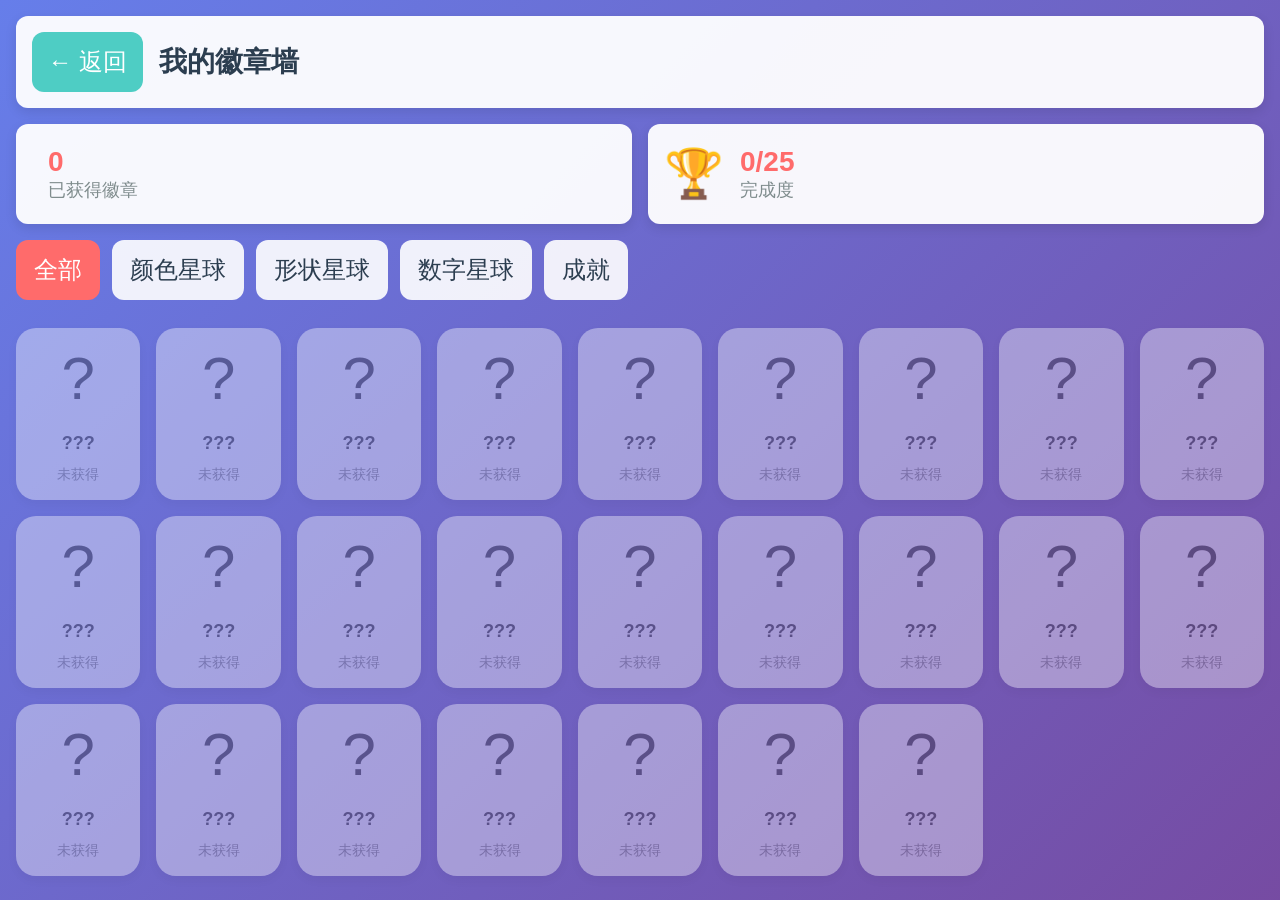
==== badges.html @ 06a2cd89 "添加徽章墙功能 - 新增徽章墙页面(badges.html) - 25个徽章展示(关卡徽章+成就徽章) - 分类筛选(全部/颜色/形状/数字/成就) - 徽章详情弹窗 - 统计信息显示 - 响应式设计" ====
<!DOCTYPE html>
<html lang="zh-CN">
<head>
  <meta charset="UTF-8">
  <meta name="viewport" content="width=device-width, initial-scale=1.0, maximum-scale=1.0, user-scalable=no">
  <title>我的徽章墙 - 益智游戏</title>
  <link rel="stylesheet" href="css/main.css">
  <link rel="stylesheet" href="css/components.css">
  <link rel="stylesheet" href="css/badges.css">
</head>
<body>
  <div class="badges-container">
    <!-- 头部 -->
    <div class="badges-header">
      <button id="back-to-home" class="back-btn">← 返回</button>
      <h1>我的徽章墙</h1>
    </div>

    <!-- 统计信息 -->
    <div class="badges-stats">
      <div class="stat-card">
        <div class="stat-icon">️</div>
        <div class="stat-info">
          <div class="stat-value" id="total-badges">0</div>
          <div class="stat-label">已获得徽章</div>
        </div>
      </div>
      <div class="stat-card">
        <div class="stat-icon">🏆</div>
        <div class="stat-info">
          <div class="stat-value" id="total-progress">0/25</div>
          <div class="stat-label">完成度</div>
        </div>
      </div>
    </div>

    <!-- 分类标签 -->
    <div class="category-tabs">
      <button class="tab-btn active" data-category="all">全部</button>
      <button class="tab-btn" data-category="color">颜色星球</button>
      <button class="tab-btn" data-category="shape">形状星球</button>
      <button class="tab-btn" data-category="number">数字星球</button>
      <button class="tab-btn" data-category="achievement">成就</button>
    </div>

    <!-- 徽章网格 -->
    <div class="badges-grid" id="badges-grid">
      <!-- 徽章由JS动态生成 -->
    </div>

    <!-- 空状态 -->
    <div class="empty-state" id="empty-state" style="display: none;">
      <div class="empty-icon">🎖️</div>
      <p>还没有获得徽章</p>
      <p class="empty-hint">快去玩游戏获得徽章吧!</p>
    </div>
  </div>

  <!-- 徽章详情弹窗 -->
  <div id="badge-modal" class="modal hidden">
    <div class="modal-content badge-detail-content">
      <div class="modal-header">
        <h2>徽章详情</h2>
        <button class="modal-close" id="badge-modal-close">✕</button>
      </div>
      <div class="badge-detail">
        <div class="badge-detail-emoji" id="badge-detail-emoji"></div>
        <div class="badge-detail-name" id="badge-detail-name"></div>
        <div class="badge-detail-category" id="badge-detail-category"></div>
        <p class="badge-detail-desc" id="badge-detail-desc"></p>
        <div class="badge-detail-condition" id="badge-detail-condition"></div>
        <div class="badge-detail-rarity" id="badge-detail-rarity"></div>
      </div>
    </div>
  </div>

  <script src="js/storage.js"></script>
  <script src="js/audio.js"></script>
  <script src="js/ui.js"></script>
  <script src="js/badges.js"></script>
</body>
</html>
---- css/main.css ----
/* ============================================
   益智游戏 - 全局样式
   针对5岁儿童 + 旧iPad Safari优化
   ============================================ */

/* CSS变量 - 颜色主题 */
:root {
  --primary-color: #FF6B6B;
  --secondary-color: #4ECDC4;
  --accent-color: #FFE66D;
  --success-color: #51CF66;
  --error-color: #FF6B6B;
  --warning-color: #FFA94D;

  --bg-gradient: linear-gradient(135deg, #667eea 0%, #764ba2 100%);
  --bg-color: #F7F9FC;

  --text-primary: #2C3E50;
  --text-secondary: #7F8C8D;
  --text-light: #FFFFFF;

  --spacing-xs: 8px;
  --spacing-sm: 12px;
  --spacing-md: 16px;
  --spacing-lg: 24px;
  --spacing-xl: 32px;

  --font-size-xs: 14px;
  --font-size-sm: 18px;
  --font-size-md: 24px;
  --font-size-lg: 28px;
  --font-size-xl: 36px;

  --border-radius: 12px;
  --border-radius-lg: 20px;

  --shadow: 0 4px 12px rgba(0, 0, 0, 0.1);
  --shadow-lg: 0 8px 24px rgba(0, 0, 0, 0.15);
}

/* 全局重置 */
* {
  margin: 0;
  padding: 0;
  box-sizing: border-box;
  -webkit-tap-highlight-color: transparent;
}

html, body {
  width: 100%;
  height: 100%;
  overflow: hidden;
  font-family: -apple-system, BlinkMacSystemFont, "PingFang SC", "Hiragino Sans GB", "Microsoft YaHei", sans-serif;
  font-size: var(--font-size-md);
  color: var(--text-primary);
  background: var(--bg-gradient);
  user-select: none;
  -webkit-user-select: none;
  -webkit-touch-callout: none;
}

body {
  position: fixed;
  top: 0;
  left: 0;
  right: 0;
  bottom: 0;
}

/* 容器 */
.app-container,
.game-container,
.parent-container {
  width: 100%;
  height: 100%;
  position: relative;
  overflow: hidden;
}

/* 页面切换 */
.page {
  position: absolute;
  top: 0;
  left: 0;
  width: 100%;
  height: 100%;
  overflow-y: auto;
  overflow-x: hidden;
  padding: var(--spacing-md);
  display: none;
  animation: fadeIn 0.3s ease-in-out;
}

.page.active {
  display: block;
}

@keyframes fadeIn {
  from {
    opacity: 0;
    transform: translateY(20px);
  }
  to {
    opacity: 1;
    transform: translateY(0);
  }
}

/* 头部区域 */
.header {
  display: flex;
  justify-content: space-between;
  align-items: center;
  padding: var(--spacing-sm) var(--spacing-md);
  background: rgba(255, 255, 255, 0.9);
  border-radius: var(--border-radius);
  margin-bottom: var(--spacing-md);
  box-shadow: var(--shadow);
}

.stats {
  display: flex;
  gap: var(--spacing-lg);
}

.stat-item {
  display: flex;
  align-items: center;
  gap: var(--spacing-xs);
  font-size: var(--font-size-lg);
  font-weight: bold;
}

.stat-icon {
  font-size: var(--font-size-xl);
}

.stat-value {
  color: var(--primary-color);
}

.header-buttons {
  display: flex;
  gap: var(--spacing-sm);
}

.audio-toggle-btn {
  padding: var(--spacing-sm) var(--spacing-md);
  font-size: var(--font-size-md);
  background: #4ECDC4;
  color: white;
  border: none;
  border-radius: var(--border-radius);
  cursor: pointer;
  box-shadow: var(--shadow);
  min-width: 50px;
  min-height: 40px;
  transition: transform 0.2s ease;
}

.audio-toggle-btn:active {
  transform: scale(0.95);
}

.audio-toggle-btn.muted {
  background: #95A5A6;
}

.timer-btn {
  padding: var(--spacing-sm) var(--spacing-md);
  font-size: var(--font-size-md);
  background: var(--accent-color);
  color: var(--text-primary);
  border: none;
  border-radius: var(--border-radius);
  cursor: pointer;
  box-shadow: var(--shadow);
  min-width: 50px;
  min-height: 40px;
  transition: transform 0.2s ease;
}

.timer-btn:active {
  transform: scale(0.95);
}

.parent-btn {
  padding: var(--spacing-sm) var(--spacing-md);
  font-size: var(--font-size-sm);
  background: var(--secondary-color);
  color: var(--text-light);
  border: none;
  border-radius: var(--border-radius);
  cursor: pointer;
  box-shadow: var(--shadow);
  min-width: 80px;
  min-height: 40px;
}

/* 倒计时弹窗 */
.timer-hint {
  font-size: var(--font-size-md);
  color: var(--text-secondary);
  text-align: center;
  margin-bottom: var(--spacing-lg);
}

.timer-options {
  display: grid;
  grid-template-columns: repeat(2, 1fr);
  gap: var(--spacing-md);
}

.timer-option {
  background: var(--bg-color);
  border: 3px solid transparent;
  border-radius: var(--border-radius-lg);
  padding: var(--spacing-lg);
  cursor: pointer;
  transition: all 0.2s ease;
  display: flex;
  flex-direction: column;
  align-items: center;
  gap: var(--spacing-sm);
}

.timer-option:active {
  transform: scale(0.95);
}

.timer-option.active {
  border-color: var(--primary-color);
  background: #FFF3CD;
}

.timer-icon {
  font-size: 48px;
}

.timer-label {
  font-size: var(--font-size-lg);
  font-weight: bold;
  color: var(--text-primary);
}

.timer-desc {
  font-size: var(--font-size-sm);
  color: var(--text-secondary);
}

/* 休息提醒弹窗 */
.break-content {
  text-align: center;
  background: linear-gradient(135deg, #FFE66D 0%, #FFA94D 100%);
}

.break-emoji {
  font-size: 100px;
  margin-bottom: var(--spacing-md);
  animation: bounce 1s ease infinite;
}

@keyframes bounce {
  0%, 100% {
    transform: translateY(0);
  }
  50% {
    transform: translateY(-20px);
  }
}

.break-title {
  font-size: var(--font-size-xl);
  color: var(--text-primary);
  margin-bottom: var(--spacing-md);
}

.break-message {
  font-size: var(--font-size-lg);
  color: var(--text-primary);
  margin-bottom: var(--spacing-xl);
  line-height: 1.6;
}

/* 游戏标题 */
.game-title {
  text-align: center;
  padding: var(--spacing-lg);
  color: var(--text-light);
  text-shadow: 2px 2px 4px rgba(0, 0, 0, 0.2);
}

.game-title h1 {
  font-size: var(--font-size-xl);
  margin-bottom: var(--spacing-sm);
}

.game-title p {
  font-size: var(--font-size-md);
  opacity: 0.9;
}

/* 星球地图 */
.planet-map {
  display: flex;
  flex-direction: column;
  gap: var(--spacing-xl);
  padding: var(--spacing-lg);
  max-width: 600px;
  margin: 0 auto;
}

.planet-item {
  background: rgba(255, 255, 255, 0.95);
  border-radius: var(--border-radius-lg);
  padding: var(--spacing-lg);
  box-shadow: var(--shadow-lg);
  cursor: pointer;
  transition: transform 0.2s ease;
  display: flex;
  flex-direction: column;
  align-items: center;
  gap: var(--spacing-md);
}

.planet-item:active {
  transform: scale(0.98);
}

.planet-item.locked {
  opacity: 0.5;
  cursor: not-allowed;
  filter: grayscale(100%);
}

.planet-icon {
  font-size: 80px;
  animation: float 3s ease-in-out infinite;
}

@keyframes float {
  0%, 100% {
    transform: translateY(0);
  }
  50% {
    transform: translateY(-10px);
  }
}

.planet-name {
  font-size: var(--font-size-lg);
  font-weight: bold;
  color: var(--text-primary);
}

.planet-progress {
  font-size: var(--font-size-md);
  color: var(--text-secondary);
}

.lock-icon {
  font-size: var(--font-size-lg);
}

/* 徽章墙入口 */
.badge-entrance {
  text-align: center;
  padding: var(--spacing-xl) var(--spacing-md);
}

/* 页面头部 */
.page-header {
  display: flex;
  align-items: center;
  gap: var(--spacing-md);
  padding: var(--spacing-md);
  background: rgba(255, 255, 255, 0.9);
  border-radius: var(--border-radius);
  margin-bottom: var(--spacing-md);
  box-shadow: var(--shadow);
}

.back-btn {
  padding: var(--spacing-sm) var(--spacing-md);
  font-size: var(--font-size-md);
  background: var(--secondary-color);
  color: var(--text-light);
  border: none;
  border-radius: var(--border-radius);
  cursor: pointer;
  min-width: 80px;
  min-height: 60px;
}

.page-header h2 {
  flex: 1;
  font-size: var(--font-size-lg);
  color: var(--text-primary);
}

/* 关卡网格 */
.levels-grid {
  display: grid;
  grid-template-columns: repeat(auto-fill, minmax(120px, 1fr));
  gap: var(--spacing-md);
  padding: var(--spacing-md);
  max-width: 800px;
  margin: 0 auto;
}

/* 音频解锁提示 */
.audio-hint {
  position: fixed;
  top: 0;
  left: 0;
  width: 100%;
  height: 100%;
  background: rgba(0, 0, 0, 0.8);
  display: flex;
  justify-content: center;
  align-items: center;
  z-index: 9999;
  cursor: pointer;
}

.audio-hint-content {
  text-align: center;
  color: var(--text-light);
}

.audio-icon {
  font-size: 100px;
  animation: pulse 1.5s ease-in-out infinite;
}

@keyframes pulse {
  0%, 100% {
    transform: scale(1);
  }
  50% {
    transform: scale(1.1);
  }
}

.audio-hint p {
  font-size: var(--font-size-lg);
  margin-top: var(--spacing-lg);
}

/* 隐藏类 */
.hidden {
  display: none !important;
}

/* 响应式适配 */
@media (max-width: 768px) {
  :root {
    --font-size-xl: 28px;
    --font-size-lg: 24px;
    --font-size-md: 20px;
  }

  .planet-icon {
    font-size: 60px;
  }

  .levels-grid {
    grid-template-columns: repeat(auto-fill, minmax(100px, 1fr));
  }
}

/* 徽章庆祝弹窗 */
.badge-celebration {
  animation: fadeIn 0.3s ease;
}

.badge-content {
  text-align: center;
  background: linear-gradient(135deg, #FFE66D 0%, #FFA94D 100%);
  animation: zoomIn 0.5s ease;
}

@keyframes zoomIn {
  from {
    transform: scale(0);
    opacity: 0;
  }
  to {
    transform: scale(1);
    opacity: 1;
  }
}

.badge-emoji {
  font-size: 120px;
  margin-bottom: var(--spacing-md);
  animation: rotate 1s ease infinite;
}

@keyframes rotate {
  0%, 100% {
    transform: rotate(-5deg) scale(1);
  }
  50% {
    transform: rotate(5deg) scale(1.1);
  }
}

.badge-title {
  font-size: var(--font-size-xl);
  color: var(--text-primary);
  margin-bottom: var(--spacing-md);
}

.badge-name {
  font-size: var(--font-size-lg);
  font-weight: bold;
  color: var(--text-primary);
  margin-bottom: var(--spacing-sm);
}

.badge-desc {
  font-size: var(--font-size-md);
  color: var(--text-secondary);
  margin-bottom: var(--spacing-lg);
}

/* 首页徽章显示 */
.last-badge {
  display: flex;
  align-items: center;
  gap: var(--spacing-xs);
  cursor: pointer;
}

.last-badge-icon {
  font-size: 24px;
}
---- css/components.css ----
/* ============================================
   益智游戏 - 组件样式
   按钮、卡片、弹窗等通用组件
   ============================================ */

/* 按钮基础样式 */
.btn-primary,
.btn-secondary,
.btn-warning,
.btn-danger {
  padding: var(--spacing-md) var(--spacing-lg);
  font-size: var(--font-size-md);
  font-weight: bold;
  border: none;
  border-radius: var(--border-radius);
  cursor: pointer;
  transition: all 0.2s ease;
  box-shadow: var(--shadow);
  min-width: 120px;
  min-height: 60px;
  display: inline-flex;
  align-items: center;
  justify-content: center;
  gap: var(--spacing-sm);
}

.btn-primary {
  background: var(--primary-color);
  color: var(--text-light);
}

.btn-secondary {
  background: var(--secondary-color);
  color: var(--text-light);
}

.btn-warning {
  background: var(--warning-color);
  color: var(--text-light);
}

.btn-danger {
  background: #DC3545;
  color: var(--text-light);
}

.btn-primary:active,
.btn-secondary:active {
  transform: scale(0.95);
  box-shadow: var(--shadow-lg);
}

/* 卡片样式 */
.card {
  background: var(--text-light);
  border-radius: var(--border-radius-lg);
  padding: var(--spacing-lg);
  box-shadow: var(--shadow);
  transition: transform 0.2s ease;
}

.card:active {
  transform: scale(0.98);
}

/* 关卡卡片 */
.level-card {
  background: var(--text-light);
  border-radius: var(--border-radius-lg);
  padding: var(--spacing-md);
  box-shadow: var(--shadow);
  cursor: pointer;
  transition: all 0.2s ease;
  display: flex;
  flex-direction: column;
  align-items: center;
  gap: var(--spacing-sm);
  min-height: 140px;
  justify-content: center;
}

.level-card:active {
  transform: scale(0.95);
}

.level-card.locked {
  opacity: 0.5;
  cursor: not-allowed;
  filter: grayscale(100%);
}

.level-card.completed {
  background: linear-gradient(135deg, #FFE66D 0%, #FFA94D 100%);
}

.level-number {
  font-size: var(--font-size-xl);
  font-weight: bold;
  color: var(--primary-color);
}

.level-stars {
  display: flex;
  gap: var(--spacing-xs);
}

.level-star {
  font-size: var(--font-size-lg);
  opacity: 0.3;
}

.level-star.earned {
  opacity: 1;
  animation: starPop 0.3s ease;
}

@keyframes starPop {
  0% {
    transform: scale(0);
  }
  50% {
    transform: scale(1.3);
  }
  100% {
    transform: scale(1);
  }
}

.level-name {
  font-size: var(--font-size-sm);
  color: var(--text-secondary);
  text-align: center;
}

/* 选项卡片 */
.option-card {
  background: var(--text-light);
  border-radius: var(--border-radius-lg);
  padding: var(--spacing-lg);
  box-shadow: var(--shadow);
  cursor: pointer;
  transition: all 0.2s ease;
  display: flex;
  flex-direction: column;
  align-items: center;
  justify-content: center;
  gap: var(--spacing-sm);
  min-width: 120px;
  min-height: 120px;
  border: 4px solid transparent;
}

.option-card:active {
  transform: scale(0.95);
}

.option-card.correct {
  border-color: var(--success-color);
  background: #D3F9D8;
  animation: correctPulse 0.5s ease;
}

.option-card.wrong {
  border-color: var(--error-color);
  background: #FFE3E3;
  animation: shake 0.5s ease;
}

@keyframes correctPulse {
  0%, 100% {
    transform: scale(1);
  }
  50% {
    transform: scale(1.05);
  }
}

@keyframes shake {
  0%, 100% {
    transform: translateX(0);
  }
  25% {
    transform: translateX(-10px);
  }
  75% {
    transform: translateX(10px);
  }
}

.option-emoji {
  font-size: 60px;
}

.option-label {
  font-size: var(--font-size-md);
  font-weight: bold;
  color: var(--text-primary);
}

/* 弹窗 */
.modal {
  position: fixed;
  top: 0;
  left: 0;
  width: 100%;
  height: 100%;
  background: rgba(0, 0, 0, 0.6);
  display: flex;
  justify-content: center;
  align-items: center;
  z-index: 1000;
  animation: fadeIn 0.3s ease;
}

.modal-content {
  background: var(--text-light);
  border-radius: var(--border-radius-lg);
  padding: var(--spacing-xl);
  max-width: 500px;
  max-height: 80%;
  overflow-y: auto;
  box-shadow: var(--shadow-lg);
  animation: slideUp 0.3s ease;
}

@keyframes slideUp {
  from {
    transform: translateY(50px);
    opacity: 0;
  }
  to {
    transform: translateY(0);
    opacity: 1;
  }
}

.modal-header {
  display: flex;
  justify-content: space-between;
  align-items: center;
  margin-bottom: var(--spacing-lg);
}

.modal-header h2 {
  font-size: var(--font-size-lg);
  color: var(--text-primary);
}

.modal-close {
  font-size: var(--font-size-xl);
  background: none;
  border: none;
  cursor: pointer;
  color: var(--text-secondary);
  padding: var(--spacing-sm);
  min-width: 40px;
  min-height: 40px;
}

.modal-body {
  margin-bottom: var(--spacing-lg);
}

.modal-footer {
  display: flex;
  gap: var(--spacing-md);
  justify-content: flex-end;
}

/* 统计卡片 */
.stat-card {
  background: var(--text-light);
  border-radius: var(--border-radius);
  padding: var(--spacing-md);
  box-shadow: var(--shadow);
  display: flex;
  align-items: center;
  gap: var(--spacing-md);
  min-height: 100px;
}

.stat-icon {
  font-size: 48px;
}

.stat-info {
  flex: 1;
}

.stat-value {
  font-size: var(--font-size-xl);
  font-weight: bold;
  color: var(--primary-color);
}

.stat-label {
  font-size: var(--font-size-sm);
  color: var(--text-secondary);
}

/* 进度条 */
.progress-bar {
  background: rgba(255, 255, 255, 0.3);
  border-radius: 20px;
  padding: var(--spacing-xs);
  flex: 1;
}

.progress-dots {
  display: flex;
  gap: var(--spacing-sm);
  justify-content: center;
  align-items: center;
}

.progress-dot {
  width: 20px;
  height: 20px;
  border-radius: 50%;
  background: rgba(255, 255, 255, 0.5);
  transition: all 0.3s ease;
}

.progress-dot.completed {
  background: var(--accent-color);
  box-shadow: 0 0 10px var(--accent-color);
}

.progress-dot.current {
  background: var(--text-light);
  animation: pulse 1s ease-in-out infinite;
}

@keyframes pulse {
  0%, 100% {
    transform: scale(1);
  }
  50% {
    transform: scale(1.2);
  }
}

/* 徽章 */
.badge {
  width: 100px;
  height: 100px;
  border-radius: 50%;
  background: linear-gradient(135deg, #FFE66D 0%, #FFA94D 100%);
  display: flex;
  flex-direction: column;
  align-items: center;
  justify-content: center;
  box-shadow: var(--shadow-lg);
  cursor: pointer;
  transition: transform 0.2s ease;
}

.badge:active {
  transform: scale(0.95);
}

.badge.locked {
  filter: grayscale(100%);
  opacity: 0.3;
}

.badge-icon {
  font-size: 48px;
}

.badge-name {
  font-size: var(--font-size-xs);
  font-weight: bold;
  color: var(--text-primary);
  margin-top: var(--spacing-xs);
}

/* 输入框 */
.input {
  padding: var(--spacing-md);
  font-size: var(--font-size-md);
  border: 2px solid #E0E0E0;
  border-radius: var(--border-radius);
  outline: none;
  transition: border-color 0.2s ease;
  min-height: 60px;
}

.input:focus {
  border-color: var(--primary-color);
}

/* 开关 */
.toggle {
  position: relative;
  width: 60px;
  height: 32px;
  background: #E0E0E0;
  border-radius: 16px;
  cursor: pointer;
  transition: background 0.3s ease;
}

.toggle.active {
  background: var(--success-color);
}

.toggle::after {
  content: '';
  position: absolute;
  top: 2px;
  left: 2px;
  width: 28px;
  height: 28px;
  background: var(--text-light);
  border-radius: 50%;
  transition: transform 0.3s ease;
  box-shadow: var(--shadow);
}

.toggle.active::after {
  transform: translateX(28px);
}

/* 滑块 */
.slider {
  -webkit-appearance: none;
  width: 100%;
  height: 8px;
  border-radius: 4px;
  background: #E0E0E0;
  outline: none;
  transition: background 0.2s ease;
}

.slider::-webkit-slider-thumb {
  -webkit-appearance: none;
  appearance: none;
  width: 24px;
  height: 24px;
  border-radius: 50%;
  background: var(--primary-color);
  cursor: pointer;
  box-shadow: var(--shadow);
}

.slider::-moz-range-thumb {
  width: 24px;
  height: 24px;
  border-radius: 50%;
  background: var(--primary-color);
  cursor: pointer;
  border: none;
  box-shadow: var(--shadow);
}
---- css/badges.css ----
/* 徽章墙样式 */

.badges-container {
  min-height: 100vh;
  background: var(--bg-gradient);
  padding: var(--spacing-md);
  padding-bottom: var(--spacing-xl);
}

.badges-header {
  display: flex;
  align-items: center;
  gap: var(--spacing-md);
  padding: var(--spacing-md);
  background: rgba(255, 255, 255, 0.95);
  border-radius: var(--border-radius);
  margin-bottom: var(--spacing-md);
  box-shadow: var(--shadow);
}

.badges-header h1 {
  flex: 1;
  font-size: var(--font-size-lg);
  color: var(--text-primary);
}

/* 统计信息 */
.badges-stats {
  display: grid;
  grid-template-columns: repeat(2, 1fr);
  gap: var(--spacing-md);
  margin-bottom: var(--spacing-md);
}

.stat-card {
  background: rgba(255, 255, 255, 0.95);
  border-radius: var(--border-radius);
  padding: var(--spacing-md);
  display: flex;
  align-items: center;
  gap: var(--spacing-md);
  box-shadow: var(--shadow);
}

.stat-icon {
  font-size: 48px;
}

.stat-info {
  flex: 1;
}

.stat-value {
  font-size: var(--font-size-lg);
  font-weight: bold;
  color: var(--primary-color);
}

.stat-label {
  font-size: var(--font-size-sm);
  color: var(--text-secondary);
}

/* 分类标签 */
.category-tabs {
  display: flex;
  gap: var(--spacing-sm);
  margin-bottom: var(--spacing-md);
  overflow-x: auto;
  padding-bottom: var(--spacing-sm);
}

.tab-btn {
  padding: var(--spacing-sm) var(--spacing-md);
  font-size: var(--font-size-md);
  background: rgba(255, 255, 255, 0.9);
  color: var(--text-primary);
  border: 2px solid transparent;
  border-radius: var(--border-radius);
  cursor: pointer;
  white-space: nowrap;
  transition: all 0.2s ease;
}

.tab-btn:active {
  transform: scale(0.95);
}

.tab-btn.active {
  background: var(--primary-color);
  color: white;
  border-color: var(--primary-color);
}

/* 徽章网格 */
.badges-grid {
  display: grid;
  grid-template-columns: repeat(auto-fill, minmax(120px, 1fr));
  gap: var(--spacing-md);
}

.badge-card {
  background: rgba(255, 255, 255, 0.95);
  border-radius: var(--border-radius-lg);
  padding: var(--spacing-md);
  display: flex;
  flex-direction: column;
  align-items: center;
  gap: var(--spacing-sm);
  cursor: pointer;
  transition: all 0.2s ease;
  box-shadow: var(--shadow);
  min-height: 140px;
  justify-content: center;
}

.badge-card:active {
  transform: scale(0.95);
}

.badge-card.unlocked {
  background: linear-gradient(135deg, #FFE66D 0%, #FFA94D 100%);
}

.badge-card.locked {
  opacity: 0.4;
  filter: grayscale(100%);
}

.badge-card-emoji {
  font-size: 60px;
  margin-bottom: var(--spacing-xs);
}

.badge-card-name {
  font-size: var(--font-size-sm);
  font-weight: bold;
  color: var(--text-primary);
  text-align: center;
}

.badge-card-status {
  font-size: var(--font-size-xs);
  color: var(--text-secondary);
}

/* 空状态 */
.empty-state {
  text-align: center;
  padding: var(--spacing-xl);
  color: white;
}

.empty-icon {
  font-size: 100px;
  margin-bottom: var(--spacing-lg);
}

.empty-state p {
  font-size: var(--font-size-lg);
  margin-bottom: var(--spacing-sm);
}

.empty-hint {
  font-size: var(--font-size-md);
  opacity: 0.8;
}

/* 徽章详情弹窗 */
.badge-detail-content {
  text-align: center;
  max-width: 400px;
  width: 90%;
}

.badge-detail-emoji {
  font-size: 120px;
  margin: var(--spacing-lg) 0;
  animation: badgeBounce 1s ease infinite;
}

@keyframes badgeBounce {
  0%, 100% {
    transform: scale(1);
  }
  50% {
    transform: scale(1.1);
  }
}

.badge-detail-name {
  font-size: var(--font-size-xl);
  font-weight: bold;
  color: var(--text-primary);
  margin-bottom: var(--spacing-sm);
}

.badge-detail-category {
  font-size: var(--font-size-md);
  color: var(--text-secondary);
  margin-bottom: var(--spacing-lg);
}

.badge-detail-desc {
  font-size: var(--font-size-md);
  color: var(--text-primary);
  margin-bottom: var(--spacing-lg);
  line-height: 1.6;
}

.badge-detail-condition {
  background: #E3F2FD;
  border-radius: var(--border-radius);
  padding: var(--spacing-md);
  margin-bottom: var(--spacing-md);
  font-size: var(--font-size-md);
  color: var(--text-primary);
}

.badge-detail-rarity {
  display: inline-block;
  padding: var(--spacing-sm) var(--spacing-lg);
  border-radius: var(--border-radius);
  font-size: var(--font-size-md);
  font-weight: bold;
  color: white;
}

.badge-detail-rarity.common {
  background: #95A5A6;
}

.badge-detail-rarity.uncommon {
  background: #27AE60;
}

.badge-detail-rarity.rare {
  background: #3498DB;
}

.badge-detail-rarity.epic {
  background: #9B59B6;
}

/* 响应式 */
@media (max-width: 768px) {
  .badges-grid {
    grid-template-columns: repeat(auto-fill, minmax(100px, 1fr));
    gap: var(--spacing-sm);
  }

  .badge-card {
    min-height: 120px;
    padding: var(--spacing-sm);
  }

  .badge-card-emoji {
    font-size: 50px;
  }

  .badge-card-name {
    font-size: var(--font-size-xs);
  }
}
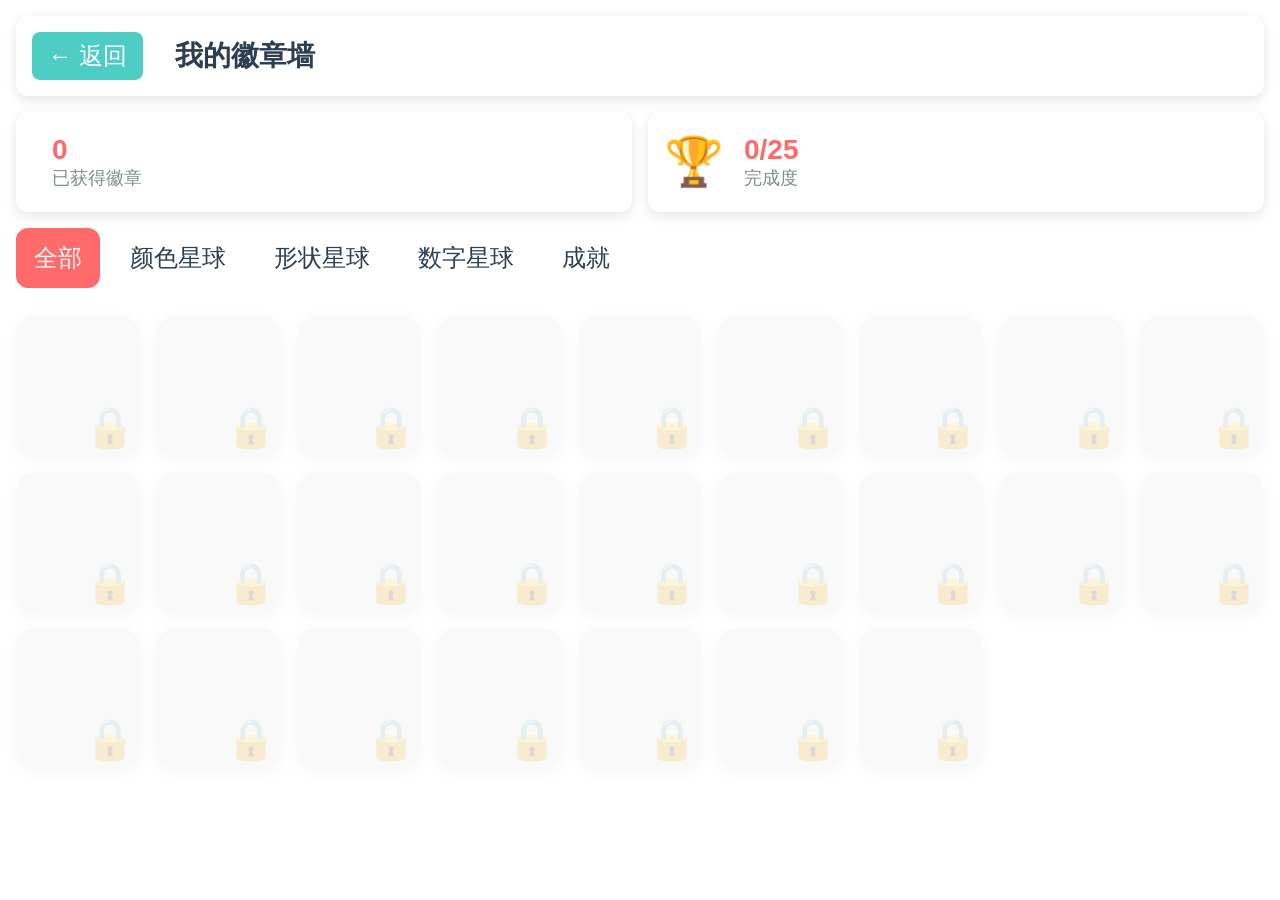
==== commit 3ee28177: "iOS 9 兜底加固：script 显式声明 UTF-8 编码，新增诊断页 - index/game/badges/parent 四个页面的 script 标签补 charset=UTF-8，   避" ====
--- a/badges.html
+++ b/badges.html
@@ -74,9 +74,9 @@
     </div>
   </div>
 
-  <script src="js/storage.js"></script>
-  <script src="js/audio.js"></script>
-  <script src="js/ui.js"></script>
-  <script src="js/badges.js"></script>
+  <script src="js/storage.js" charset="UTF-8"></script>
+  <script src="js/audio.js" charset="UTF-8"></script>
+  <script src="js/ui.js" charset="UTF-8"></script>
+  <script src="js/badges.js" charset="UTF-8"></script>
 </body>
 </html>
--- a/css/main.css
+++ b/css/main.css
@@ -1,44 +1,7 @@
 /* ============================================
-   益智游戏 - 全局样式
-   针对5岁儿童 + 旧iPad Safari优化
+   益智游戏 - 全局样式 (iOS 9兼容)
    ============================================ */
 
-/* CSS变量 - 颜色主题 */
-:root {
-  --primary-color: #FF6B6B;
-  --secondary-color: #4ECDC4;
-  --accent-color: #FFE66D;
-  --success-color: #51CF66;
-  --error-color: #FF6B6B;
-  --warning-color: #FFA94D;
-
-  --bg-gradient: linear-gradient(135deg, #667eea 0%, #764ba2 100%);
-  --bg-color: #F7F9FC;
-
-  --text-primary: #2C3E50;
-  --text-secondary: #7F8C8D;
-  --text-light: #FFFFFF;
-
-  --spacing-xs: 8px;
-  --spacing-sm: 12px;
-  --spacing-md: 16px;
-  --spacing-lg: 24px;
-  --spacing-xl: 32px;
-
-  --font-size-xs: 14px;
-  --font-size-sm: 18px;
-  --font-size-md: 24px;
-  --font-size-lg: 28px;
-  --font-size-xl: 36px;
-
-  --border-radius: 12px;
-  --border-radius-lg: 20px;
-
-  --shadow: 0 4px 12px rgba(0, 0, 0, 0.1);
-  --shadow-lg: 0 8px 24px rgba(0, 0, 0, 0.15);
-}
-
-/* 全局重置 */
 * {
   margin: 0;
   padding: 0;
@@ -50,13 +13,12 @@
   width: 100%;
   height: 100%;
   overflow: hidden;
-  font-family: -apple-system, BlinkMacSystemFont, "PingFang SC", "Hiragino Sans GB", "Microsoft YaHei", sans-serif;
-  font-size: var(--font-size-md);
-  color: var(--text-primary);
-  background: var(--bg-gradient);
+  font-family: -apple-system, BlinkMacSystemFont, "PingFang SC", "Microsoft YaHei", sans-serif;
+  font-size: 24px;
+  color: #2C3E50;
+  background: linear-gradient(135deg, #667eea 0%, #764ba2 100%);
   user-select: none;
   -webkit-user-select: none;
-  -webkit-touch-callout: none;
 }
 
 body {
@@ -67,7 +29,6 @@
   bottom: 0;
 }
 
-/* 容器 */
 .app-container,
 .game-container,
 .parent-container {
@@ -86,241 +47,111 @@
   height: 100%;
   overflow-y: auto;
   overflow-x: hidden;
-  padding: var(--spacing-md);
+  padding: 16px;
   display: none;
-  animation: fadeIn 0.3s ease-in-out;
 }
 
 .page.active {
   display: block;
 }
 
-@keyframes fadeIn {
-  from {
-    opacity: 0;
-    transform: translateY(20px);
-  }
-  to {
-    opacity: 1;
-    transform: translateY(0);
-  }
-}
-
-/* 头部区域 */
+/* 头部区域 - 紧凑设计 */
 .header {
-  display: flex;
-  justify-content: space-between;
-  align-items: center;
-  padding: var(--spacing-sm) var(--spacing-md);
-  background: rgba(255, 255, 255, 0.9);
-  border-radius: var(--border-radius);
-  margin-bottom: var(--spacing-md);
-  box-shadow: var(--shadow);
+  display: block;
+  padding: 12px 16px;
+  background: #FFFFFF;
+  border-radius: 12px;
+  margin-bottom: 16px;
+  box-shadow: 0 4px 12px rgba(0, 0, 0, 0.1);
 }
 
 .stats {
-  display: flex;
-  gap: var(--spacing-lg);
+  display: block;
+  margin-bottom: 12px;
 }
 
 .stat-item {
-  display: flex;
-  align-items: center;
-  gap: var(--spacing-xs);
-  font-size: var(--font-size-lg);
+  display: inline-block;
+  margin-right: 16px;
+  font-size: 28px;
   font-weight: bold;
 }
 
 .stat-icon {
-  font-size: var(--font-size-xl);
+  font-size: 32px;
+  margin-right: 4px;
 }
 
 .stat-value {
-  color: var(--primary-color);
+  color: #FF6B6B;
 }
 
 .header-buttons {
-  display: flex;
-  gap: var(--spacing-sm);
-}
-
-.audio-toggle-btn {
-  padding: var(--spacing-sm) var(--spacing-md);
-  font-size: var(--font-size-md);
+  display: block;
+  text-align: right;
+}
+
+.audio-toggle-btn,
+.timer-btn,
+.parent-btn {
+  display: inline-block;
+  padding: 8px 16px;
+  font-size: 20px;
   background: #4ECDC4;
   color: white;
   border: none;
-  border-radius: var(--border-radius);
-  cursor: pointer;
-  box-shadow: var(--shadow);
-  min-width: 50px;
-  min-height: 40px;
-  transition: transform 0.2s ease;
-}
-
-.audio-toggle-btn:active {
+  border-radius: 8px;
+  cursor: pointer;
+  box-shadow: 0 4px 12px rgba(0, 0, 0, 0.1);
+  min-width: 44px;
+  min-height: 44px;
+  margin-left: 8px;
+}
+
+.audio-toggle-btn:active,
+.timer-btn:active,
+.parent-btn:active {
   transform: scale(0.95);
 }
 
 .audio-toggle-btn.muted {
   background: #95A5A6;
-}
-
-.timer-btn {
-  padding: var(--spacing-sm) var(--spacing-md);
-  font-size: var(--font-size-md);
-  background: var(--accent-color);
-  color: var(--text-primary);
-  border: none;
-  border-radius: var(--border-radius);
-  cursor: pointer;
-  box-shadow: var(--shadow);
-  min-width: 50px;
-  min-height: 40px;
-  transition: transform 0.2s ease;
-}
-
-.timer-btn:active {
-  transform: scale(0.95);
-}
-
-.parent-btn {
-  padding: var(--spacing-sm) var(--spacing-md);
-  font-size: var(--font-size-sm);
-  background: var(--secondary-color);
-  color: var(--text-light);
-  border: none;
-  border-radius: var(--border-radius);
-  cursor: pointer;
-  box-shadow: var(--shadow);
-  min-width: 80px;
-  min-height: 40px;
-}
-
-/* 倒计时弹窗 */
-.timer-hint {
-  font-size: var(--font-size-md);
-  color: var(--text-secondary);
-  text-align: center;
-  margin-bottom: var(--spacing-lg);
-}
-
-.timer-options {
-  display: grid;
-  grid-template-columns: repeat(2, 1fr);
-  gap: var(--spacing-md);
-}
-
-.timer-option {
-  background: var(--bg-color);
-  border: 3px solid transparent;
-  border-radius: var(--border-radius-lg);
-  padding: var(--spacing-lg);
-  cursor: pointer;
-  transition: all 0.2s ease;
-  display: flex;
-  flex-direction: column;
-  align-items: center;
-  gap: var(--spacing-sm);
-}
-
-.timer-option:active {
-  transform: scale(0.95);
-}
-
-.timer-option.active {
-  border-color: var(--primary-color);
-  background: #FFF3CD;
-}
-
-.timer-icon {
-  font-size: 48px;
-}
-
-.timer-label {
-  font-size: var(--font-size-lg);
-  font-weight: bold;
-  color: var(--text-primary);
-}
-
-.timer-desc {
-  font-size: var(--font-size-sm);
-  color: var(--text-secondary);
-}
-
-/* 休息提醒弹窗 */
-.break-content {
-  text-align: center;
-  background: linear-gradient(135deg, #FFE66D 0%, #FFA94D 100%);
-}
-
-.break-emoji {
-  font-size: 100px;
-  margin-bottom: var(--spacing-md);
-  animation: bounce 1s ease infinite;
-}
-
-@keyframes bounce {
-  0%, 100% {
-    transform: translateY(0);
-  }
-  50% {
-    transform: translateY(-20px);
-  }
-}
-
-.break-title {
-  font-size: var(--font-size-xl);
-  color: var(--text-primary);
-  margin-bottom: var(--spacing-md);
-}
-
-.break-message {
-  font-size: var(--font-size-lg);
-  color: var(--text-primary);
-  margin-bottom: var(--spacing-xl);
-  line-height: 1.6;
 }
 
 /* 游戏标题 */
 .game-title {
   text-align: center;
-  padding: var(--spacing-lg);
-  color: var(--text-light);
+  padding: 24px 16px;
+  color: #FFFFFF;
   text-shadow: 2px 2px 4px rgba(0, 0, 0, 0.2);
 }
 
 .game-title h1 {
-  font-size: var(--font-size-xl);
-  margin-bottom: var(--spacing-sm);
+  font-size: 36px;
+  margin-bottom: 8px;
 }
 
 .game-title p {
-  font-size: var(--font-size-md);
+  font-size: 24px;
   opacity: 0.9;
 }
 
-/* 星球地图 */
+/* 星球地图 - 卡片式布局 */
 .planet-map {
-  display: flex;
-  flex-direction: column;
-  gap: var(--spacing-xl);
-  padding: var(--spacing-lg);
   max-width: 600px;
   margin: 0 auto;
+  padding: 16px;
 }
 
 .planet-item {
-  background: rgba(255, 255, 255, 0.95);
-  border-radius: var(--border-radius-lg);
-  padding: var(--spacing-lg);
-  box-shadow: var(--shadow-lg);
-  cursor: pointer;
-  transition: transform 0.2s ease;
-  display: flex;
-  flex-direction: column;
-  align-items: center;
-  gap: var(--spacing-md);
+  background: #FFFFFF;
+  border-radius: 20px;
+  padding: 24px;
+  margin-bottom: 24px;
+  box-shadow: 0 8px 24px rgba(0, 0, 0, 0.15);
+  cursor: pointer;
+  text-align: center;
+  border: 3px solid #E0E0E0;
 }
 
 .planet-item:active {
@@ -330,121 +161,143 @@
 .planet-item.locked {
   opacity: 0.5;
   cursor: not-allowed;
-  filter: grayscale(100%);
+  background: #F0F0F0;
 }
 
 .planet-icon {
   font-size: 80px;
-  animation: float 3s ease-in-out infinite;
-}
-
-@keyframes float {
-  0%, 100% {
-    transform: translateY(0);
-  }
-  50% {
-    transform: translateY(-10px);
-  }
+  margin-bottom: 16px;
+  display: block;
 }
 
 .planet-name {
-  font-size: var(--font-size-lg);
+  font-size: 28px;
   font-weight: bold;
-  color: var(--text-primary);
+  color: #2C3E50;
+  margin-bottom: 8px;
+  display: block;
 }
 
 .planet-progress {
-  font-size: var(--font-size-md);
-  color: var(--text-secondary);
+  font-size: 24px;
+  color: #7F8C8D;
+  display: block;
 }
 
 .lock-icon {
-  font-size: var(--font-size-lg);
+  font-size: 28px;
 }
 
 /* 徽章墙入口 */
 .badge-entrance {
   text-align: center;
-  padding: var(--spacing-xl) var(--spacing-md);
+  padding: 32px 16px;
+}
+
+.badge-entrance .btn-secondary {
+  display: inline-block;
+  padding: 16px 32px;
+  font-size: 24px;
+  background: #4ECDC4;
+  color: white;
+  border: none;
+  border-radius: 12px;
+  cursor: pointer;
+  box-shadow: 0 4px 12px rgba(0, 0, 0, 0.1);
 }
 
 /* 页面头部 */
 .page-header {
-  display: flex;
-  align-items: center;
-  gap: var(--spacing-md);
-  padding: var(--spacing-md);
-  background: rgba(255, 255, 255, 0.9);
-  border-radius: var(--border-radius);
-  margin-bottom: var(--spacing-md);
-  box-shadow: var(--shadow);
+  display: block;
+  padding: 12px 16px;
+  background: #FFFFFF;
+  border-radius: 12px;
+  margin-bottom: 16px;
+  box-shadow: 0 4px 12px rgba(0, 0, 0, 0.1);
 }
 
 .back-btn {
-  padding: var(--spacing-sm) var(--spacing-md);
-  font-size: var(--font-size-md);
-  background: var(--secondary-color);
-  color: var(--text-light);
+  display: inline-block;
+  padding: 8px 16px;
+  font-size: 24px;
+  background: #4ECDC4;
+  color: white;
   border: none;
-  border-radius: var(--border-radius);
-  cursor: pointer;
-  min-width: 80px;
-  min-height: 60px;
+  border-radius: 8px;
+  cursor: pointer;
+  min-width: 44px;
+  min-height: 44px;
+  margin-right: 16px;
 }
 
 .page-header h2 {
-  flex: 1;
-  font-size: var(--font-size-lg);
-  color: var(--text-primary);
+  display: inline-block;
+  font-size: 28px;
+  color: #2C3E50;
+  vertical-align: middle;
 }
 
 /* 关卡网格 */
 .levels-grid {
-  display: grid;
-  grid-template-columns: repeat(auto-fill, minmax(120px, 1fr));
-  gap: var(--spacing-md);
-  padding: var(--spacing-md);
+  display: block;
   max-width: 800px;
   margin: 0 auto;
-}
-
-/* 音频解锁提示 */
-.audio-hint {
-  position: fixed;
-  top: 0;
-  left: 0;
-  width: 100%;
-  height: 100%;
-  background: rgba(0, 0, 0, 0.8);
-  display: flex;
-  justify-content: center;
-  align-items: center;
-  z-index: 9999;
-  cursor: pointer;
-}
-
-.audio-hint-content {
+  padding: 16px;
+}
+
+.level-card {
+  display: inline-block;
+  width: 120px;
+  background: #FFFFFF;
+  border-radius: 16px;
+  padding: 16px;
+  margin: 8px;
+  box-shadow: 0 4px 12px rgba(0, 0, 0, 0.1);
+  cursor: pointer;
   text-align: center;
-  color: var(--text-light);
-}
-
-.audio-icon {
-  font-size: 100px;
-  animation: pulse 1.5s ease-in-out infinite;
-}
-
-@keyframes pulse {
-  0%, 100% {
-    transform: scale(1);
-  }
-  50% {
-    transform: scale(1.1);
-  }
-}
-
-.audio-hint p {
-  font-size: var(--font-size-lg);
-  margin-top: var(--spacing-lg);
+  vertical-align: top;
+  min-height: 140px;
+}
+
+.level-card:active {
+  transform: scale(0.95);
+}
+
+.level-card.locked {
+  opacity: 0.5;
+  cursor: not-allowed;
+  background: #F0F0F0;
+}
+
+.level-card.completed {
+  background: linear-gradient(135deg, #FFE66D 0%, #FFA94D 100%);
+}
+
+.level-number {
+  font-size: 36px;
+  font-weight: bold;
+  color: #FF6B6B;
+  margin-bottom: 8px;
+}
+
+.level-stars {
+  display: block;
+  margin-bottom: 8px;
+}
+
+.level-star {
+  display: inline-block;
+  font-size: 28px;
+  opacity: 0.3;
+}
+
+.level-star.earned {
+  opacity: 1;
+}
+
+.level-name {
+  font-size: 18px;
+  color: #7F8C8D;
 }
 
 /* 隐藏类 */
@@ -454,85 +307,19 @@
 
 /* 响应式适配 */
 @media (max-width: 768px) {
-  :root {
-    --font-size-xl: 28px;
-    --font-size-lg: 24px;
-    --font-size-md: 20px;
+  .stat-item {
+    font-size: 24px;
+    margin-right: 12px;
   }
 
   .planet-icon {
     font-size: 60px;
   }
 
-  .levels-grid {
-    grid-template-columns: repeat(auto-fill, minmax(100px, 1fr));
+  .level-card {
+    width: 100px;
+    min-height: 120px;
+    padding: 12px;
+    margin: 4px;
   }
 }
-
-/* 徽章庆祝弹窗 */
-.badge-celebration {
-  animation: fadeIn 0.3s ease;
-}
-
-.badge-content {
-  text-align: center;
-  background: linear-gradient(135deg, #FFE66D 0%, #FFA94D 100%);
-  animation: zoomIn 0.5s ease;
-}
-
-@keyframes zoomIn {
-  from {
-    transform: scale(0);
-    opacity: 0;
-  }
-  to {
-    transform: scale(1);
-    opacity: 1;
-  }
-}
-
-.badge-emoji {
-  font-size: 120px;
-  margin-bottom: var(--spacing-md);
-  animation: rotate 1s ease infinite;
-}
-
-@keyframes rotate {
-  0%, 100% {
-    transform: rotate(-5deg) scale(1);
-  }
-  50% {
-    transform: rotate(5deg) scale(1.1);
-  }
-}
-
-.badge-title {
-  font-size: var(--font-size-xl);
-  color: var(--text-primary);
-  margin-bottom: var(--spacing-md);
-}
-
-.badge-name {
-  font-size: var(--font-size-lg);
-  font-weight: bold;
-  color: var(--text-primary);
-  margin-bottom: var(--spacing-sm);
-}
-
-.badge-desc {
-  font-size: var(--font-size-md);
-  color: var(--text-secondary);
-  margin-bottom: var(--spacing-lg);
-}
-
-/* 首页徽章显示 */
-.last-badge {
-  display: flex;
-  align-items: center;
-  gap: var(--spacing-xs);
-  cursor: pointer;
-}
-
-.last-badge-icon {
-  font-size: 24px;
-}
--- a/css/components.css
+++ b/css/components.css
@@ -8,54 +8,54 @@
 .btn-secondary,
 .btn-warning,
 .btn-danger {
-  padding: var(--spacing-md) var(--spacing-lg);
-  font-size: var(--font-size-md);
+  padding: 16px 24px;
+  font-size: 24px;
   font-weight: bold;
   border: none;
-  border-radius: var(--border-radius);
+  border-radius: 12px;
   cursor: pointer;
   transition: all 0.2s ease;
-  box-shadow: var(--shadow);
+  box-shadow: 0 4px 12px rgba(0,0,0,0.1);
   min-width: 120px;
   min-height: 60px;
   display: inline-flex;
   align-items: center;
   justify-content: center;
-  gap: var(--spacing-sm);
+  gap: 12px;
 }
 
 .btn-primary {
-  background: var(--primary-color);
-  color: var(--text-light);
+  background: #FF6B6B;
+  color: #FFFFFF;
 }
 
 .btn-secondary {
-  background: var(--secondary-color);
-  color: var(--text-light);
+  background: #4ECDC4;
+  color: #FFFFFF;
 }
 
 .btn-warning {
-  background: var(--warning-color);
-  color: var(--text-light);
+  background: #FFA94D;
+  color: #FFFFFF;
 }
 
 .btn-danger {
   background: #DC3545;
-  color: var(--text-light);
+  color: #FFFFFF;
 }
 
 .btn-primary:active,
 .btn-secondary:active {
   transform: scale(0.95);
-  box-shadow: var(--shadow-lg);
+  box-shadow: 0 8px 24px rgba(0,0,0,0.15);
 }
 
 /* 卡片样式 */
 .card {
-  background: var(--text-light);
-  border-radius: var(--border-radius-lg);
-  padding: var(--spacing-lg);
-  box-shadow: var(--shadow);
+  background: #FFFFFF;
+  border-radius: 20px;
+  padding: 24px;
+  box-shadow: 0 4px 12px rgba(0,0,0,0.1);
   transition: transform 0.2s ease;
 }
 
@@ -65,16 +65,16 @@
 
 /* 关卡卡片 */
 .level-card {
-  background: var(--text-light);
-  border-radius: var(--border-radius-lg);
-  padding: var(--spacing-md);
-  box-shadow: var(--shadow);
+  background: #FFFFFF;
+  border-radius: 20px;
+  padding: 16px;
+  box-shadow: 0 4px 12px rgba(0,0,0,0.1);
   cursor: pointer;
   transition: all 0.2s ease;
   display: flex;
   flex-direction: column;
   align-items: center;
-  gap: var(--spacing-sm);
+  gap: 12px;
   min-height: 140px;
   justify-content: center;
 }
@@ -94,18 +94,18 @@
 }
 
 .level-number {
-  font-size: var(--font-size-xl);
+  font-size: 36px;
   font-weight: bold;
-  color: var(--primary-color);
+  color: #FF6B6B;
 }
 
 .level-stars {
   display: flex;
-  gap: var(--spacing-xs);
+  gap: 8px;
 }
 
 .level-star {
-  font-size: var(--font-size-lg);
+  font-size: 28px;
   opacity: 0.3;
 }
 
@@ -127,24 +127,24 @@
 }
 
 .level-name {
-  font-size: var(--font-size-sm);
-  color: var(--text-secondary);
+  font-size: 18px;
+  color: #7F8C8D;
   text-align: center;
 }
 
 /* 选项卡片 */
 .option-card {
-  background: var(--text-light);
-  border-radius: var(--border-radius-lg);
-  padding: var(--spacing-lg);
-  box-shadow: var(--shadow);
+  background: #FFFFFF;
+  border-radius: 20px;
+  padding: 24px;
+  box-shadow: 0 4px 12px rgba(0,0,0,0.1);
   cursor: pointer;
   transition: all 0.2s ease;
   display: flex;
   flex-direction: column;
   align-items: center;
   justify-content: center;
-  gap: var(--spacing-sm);
+  gap: 12px;
   min-width: 120px;
   min-height: 120px;
   border: 4px solid transparent;
@@ -155,13 +155,13 @@
 }
 
 .option-card.correct {
-  border-color: var(--success-color);
+  border-color: #51CF66;
   background: #D3F9D8;
   animation: correctPulse 0.5s ease;
 }
 
 .option-card.wrong {
-  border-color: var(--error-color);
+  border-color: #FF6B6B;
   background: #FFE3E3;
   animation: shake 0.5s ease;
 }
@@ -192,9 +192,9 @@
 }
 
 .option-label {
-  font-size: var(--font-size-md);
+  font-size: 24px;
   font-weight: bold;
-  color: var(--text-primary);
+  color: #2C3E50;
 }
 
 /* 弹窗 */
@@ -213,13 +213,13 @@
 }
 
 .modal-content {
-  background: var(--text-light);
-  border-radius: var(--border-radius-lg);
-  padding: var(--spacing-xl);
+  background: #FFFFFF;
+  border-radius: 20px;
+  padding: 32px;
   max-width: 500px;
   max-height: 80%;
   overflow-y: auto;
-  box-shadow: var(--shadow-lg);
+  box-shadow: 0 8px 24px rgba(0,0,0,0.15);
   animation: slideUp 0.3s ease;
 }
 
@@ -238,44 +238,44 @@
   display: flex;
   justify-content: space-between;
   align-items: center;
-  margin-bottom: var(--spacing-lg);
+  margin-bottom: 24px;
 }
 
 .modal-header h2 {
-  font-size: var(--font-size-lg);
-  color: var(--text-primary);
+  font-size: 28px;
+  color: #2C3E50;
 }
 
 .modal-close {
-  font-size: var(--font-size-xl);
+  font-size: 36px;
   background: none;
   border: none;
   cursor: pointer;
-  color: var(--text-secondary);
-  padding: var(--spacing-sm);
+  color: #7F8C8D;
+  padding: 12px;
   min-width: 40px;
   min-height: 40px;
 }
 
 .modal-body {
-  margin-bottom: var(--spacing-lg);
+  margin-bottom: 24px;
 }
 
 .modal-footer {
   display: flex;
-  gap: var(--spacing-md);
+  gap: 16px;
   justify-content: flex-end;
 }
 
 /* 统计卡片 */
 .stat-card {
-  background: var(--text-light);
-  border-radius: var(--border-radius);
-  padding: var(--spacing-md);
-  box-shadow: var(--shadow);
-  display: flex;
-  align-items: center;
-  gap: var(--spacing-md);
+  background: #FFFFFF;
+  border-radius: 12px;
+  padding: 16px;
+  box-shadow: 0 4px 12px rgba(0,0,0,0.1);
+  display: flex;
+  align-items: center;
+  gap: 16px;
   min-height: 100px;
 }
 
@@ -288,27 +288,27 @@
 }
 
 .stat-value {
-  font-size: var(--font-size-xl);
+  font-size: 36px;
   font-weight: bold;
-  color: var(--primary-color);
+  color: #FF6B6B;
 }
 
 .stat-label {
-  font-size: var(--font-size-sm);
-  color: var(--text-secondary);
+  font-size: 18px;
+  color: #7F8C8D;
 }
 
 /* 进度条 */
 .progress-bar {
   background: rgba(255, 255, 255, 0.3);
   border-radius: 20px;
-  padding: var(--spacing-xs);
+  padding: 8px;
   flex: 1;
 }
 
 .progress-dots {
   display: flex;
-  gap: var(--spacing-sm);
+  gap: 12px;
   justify-content: center;
   align-items: center;
 }
@@ -322,12 +322,12 @@
 }
 
 .progress-dot.completed {
-  background: var(--accent-color);
-  box-shadow: 0 0 10px var(--accent-color);
+  background: #FFE66D;
+  box-shadow: 0 0 10px #FFE66D;
 }
 
 .progress-dot.current {
-  background: var(--text-light);
+  background: #FFFFFF;
   animation: pulse 1s ease-in-out infinite;
 }
 
@@ -350,7 +350,7 @@
   flex-direction: column;
   align-items: center;
   justify-content: center;
-  box-shadow: var(--shadow-lg);
+  box-shadow: 0 8px 24px rgba(0,0,0,0.15);
   cursor: pointer;
   transition: transform 0.2s ease;
 }
@@ -369,25 +369,25 @@
 }
 
 .badge-name {
-  font-size: var(--font-size-xs);
+  font-size: 14px;
   font-weight: bold;
-  color: var(--text-primary);
-  margin-top: var(--spacing-xs);
+  color: #2C3E50;
+  margin-top: 8px;
 }
 
 /* 输入框 */
 .input {
-  padding: var(--spacing-md);
-  font-size: var(--font-size-md);
+  padding: 16px;
+  font-size: 24px;
   border: 2px solid #E0E0E0;
-  border-radius: var(--border-radius);
+  border-radius: 12px;
   outline: none;
   transition: border-color 0.2s ease;
   min-height: 60px;
 }
 
 .input:focus {
-  border-color: var(--primary-color);
+  border-color: #FF6B6B;
 }
 
 /* 开关 */
@@ -402,7 +402,7 @@
 }
 
 .toggle.active {
-  background: var(--success-color);
+  background: #51CF66;
 }
 
 .toggle::after {
@@ -412,10 +412,10 @@
   left: 2px;
   width: 28px;
   height: 28px;
-  background: var(--text-light);
+  background: #FFFFFF;
   border-radius: 50%;
   transition: transform 0.3s ease;
-  box-shadow: var(--shadow);
+  box-shadow: 0 4px 12px rgba(0,0,0,0.1);
 }
 
 .toggle.active::after {
@@ -439,17 +439,17 @@
   width: 24px;
   height: 24px;
   border-radius: 50%;
-  background: var(--primary-color);
-  cursor: pointer;
-  box-shadow: var(--shadow);
+  background: #FF6B6B;
+  cursor: pointer;
+  box-shadow: 0 4px 12px rgba(0,0,0,0.1);
 }
 
 .slider::-moz-range-thumb {
   width: 24px;
   height: 24px;
   border-radius: 50%;
-  background: var(--primary-color);
+  background: #FF6B6B;
   cursor: pointer;
   border: none;
-  box-shadow: var(--shadow);
-}
+  box-shadow: 0 4px 12px rgba(0,0,0,0.1);
+}
--- a/css/badges.css
+++ b/css/badges.css
@@ -2,44 +2,44 @@
 
 .badges-container {
   min-height: 100vh;
-  background: var(--bg-gradient);
-  padding: var(--spacing-md);
-  padding-bottom: var(--spacing-xl);
+  background: #FFFFFF;
+  padding: 16px;
+  padding-bottom: 32px;
 }
 
 .badges-header {
   display: flex;
   align-items: center;
-  gap: var(--spacing-md);
-  padding: var(--spacing-md);
-  background: rgba(255, 255, 255, 0.95);
-  border-radius: var(--border-radius);
-  margin-bottom: var(--spacing-md);
-  box-shadow: var(--shadow);
+  gap: 16px;
+  padding: 16px;
+  background: #FFFFFF;
+  border-radius: 12px;
+  margin-bottom: 16px;
+  box-shadow: 0 4px 12px rgba(0,0,0,0.1);
 }
 
 .badges-header h1 {
   flex: 1;
-  font-size: var(--font-size-lg);
-  color: var(--text-primary);
+  font-size: 28px;
+  color: #2C3E50;
 }
 
 /* 统计信息 */
 .badges-stats {
   display: grid;
   grid-template-columns: repeat(2, 1fr);
-  gap: var(--spacing-md);
-  margin-bottom: var(--spacing-md);
+  gap: 16px;
+  margin-bottom: 16px;
 }
 
 .stat-card {
-  background: rgba(255, 255, 255, 0.95);
-  border-radius: var(--border-radius);
-  padding: var(--spacing-md);
+  background: #FFFFFF;
+  border-radius: 12px;
+  padding: 16px;
   display: flex;
   align-items: center;
-  gap: var(--spacing-md);
-  box-shadow: var(--shadow);
+  gap: 16px;
+  box-shadow: 0 4px 12px rgba(0,0,0,0.1);
 }
 
 .stat-icon {
@@ -51,32 +51,32 @@
 }
 
 .stat-value {
-  font-size: var(--font-size-lg);
-  font-weight: bold;
-  color: var(--primary-color);
+  font-size: 28px;
+  font-weight: bold;
+  color: #FF6B6B;
 }
 
 .stat-label {
-  font-size: var(--font-size-sm);
-  color: var(--text-secondary);
+  font-size: 18px;
+  color: #7F8C8D;
 }
 
 /* 分类标签 */
 .category-tabs {
   display: flex;
-  gap: var(--spacing-sm);
-  margin-bottom: var(--spacing-md);
+  gap: 12px;
+  margin-bottom: 16px;
   overflow-x: auto;
-  padding-bottom: var(--spacing-sm);
+  padding-bottom: 12px;
 }
 
 .tab-btn {
-  padding: var(--spacing-sm) var(--spacing-md);
-  font-size: var(--font-size-md);
-  background: rgba(255, 255, 255, 0.9);
-  color: var(--text-primary);
+  padding: 12px 16px;
+  font-size: 24px;
+  background: #FFFFFF;
+  color: #2C3E50;
   border: 2px solid transparent;
-  border-radius: var(--border-radius);
+  border-radius: 12px;
   cursor: pointer;
   white-space: nowrap;
   transition: all 0.2s ease;
@@ -87,31 +87,32 @@
 }
 
 .tab-btn.active {
-  background: var(--primary-color);
+  background: #FF6B6B;
   color: white;
-  border-color: var(--primary-color);
+  border-color: #FF6B6B;
 }
 
 /* 徽章网格 */
 .badges-grid {
   display: grid;
   grid-template-columns: repeat(auto-fill, minmax(120px, 1fr));
-  gap: var(--spacing-md);
+  gap: 16px;
 }
 
 .badge-card {
-  background: rgba(255, 255, 255, 0.95);
-  border-radius: var(--border-radius-lg);
-  padding: var(--spacing-md);
+  background: #FFFFFF;
+  border-radius: 20px;
+  padding: 16px;
   display: flex;
   flex-direction: column;
   align-items: center;
-  gap: var(--spacing-sm);
+  gap: 12px;
   cursor: pointer;
   transition: all 0.2s ease;
-  box-shadow: var(--shadow);
+  box-shadow: 0 4px 12px rgba(0,0,0,0.1);
   min-height: 140px;
   justify-content: center;
+  position: relative;
 }
 
 .badge-card:active {
@@ -123,46 +124,51 @@
 }
 
 .badge-card.locked {
-  opacity: 0.4;
-  filter: grayscale(100%);
+  opacity: 0.3;
+  background: rgba(200, 200, 200, 0.3);
+}
+
+.badge-card.locked::after {
+  content: '🔒';
+  position: absolute;
+  font-size: 40px;
+  bottom: 5px;
+  right: 5px;
+  opacity: 0.6;
 }
 
 .badge-card-emoji {
   font-size: 60px;
-  margin-bottom: var(--spacing-xs);
+  margin-bottom: 8px;
 }
 
 .badge-card-name {
-  font-size: var(--font-size-sm);
-  font-weight: bold;
-  color: var(--text-primary);
+  font-size: 18px;
+  font-weight: bold;
+  color: #2C3E50;
   text-align: center;
-}
-
-.badge-card-status {
-  font-size: var(--font-size-xs);
-  color: var(--text-secondary);
+  word-break: keep-all;
 }
 
 /* 空状态 */
 .empty-state {
   text-align: center;
-  padding: var(--spacing-xl);
+  padding: 32px;
   color: white;
 }
 
 .empty-icon {
   font-size: 100px;
-  margin-bottom: var(--spacing-lg);
+  margin-bottom: 24px;
 }
 
 .empty-state p {
-  font-size: var(--font-size-lg);
-  margin-bottom: var(--spacing-sm);
+  font-size: 28px;
+  margin-bottom: 12px;
 }
 
 .empty-hint {
-  font-size: var(--font-size-md);
+  font-size: 24px;
   opacity: 0.8;
 }
 
@@ -175,7 +181,7 @@
 
 .badge-detail-emoji {
   font-size: 120px;
-  margin: var(--spacing-lg) 0;
+  margin: 24px 0;
   animation: badgeBounce 1s ease infinite;
 }
 
@@ -189,39 +195,39 @@
 }
 
 .badge-detail-name {
-  font-size: var(--font-size-xl);
-  font-weight: bold;
-  color: var(--text-primary);
-  margin-bottom: var(--spacing-sm);
+  font-size: 36px;
+  font-weight: bold;
+  color: #2C3E50;
+  margin-bottom: 12px;
 }
 
 .badge-detail-category {
-  font-size: var(--font-size-md);
-  color: var(--text-secondary);
-  margin-bottom: var(--spacing-lg);
+  font-size: 24px;
+  color: #7F8C8D;
+  margin-bottom: 24px;
 }
 
 .badge-detail-desc {
-  font-size: var(--font-size-md);
-  color: var(--text-primary);
-  margin-bottom: var(--spacing-lg);
+  font-size: 24px;
+  color: #2C3E50;
+  margin-bottom: 24px;
   line-height: 1.6;
 }
 
 .badge-detail-condition {
   background: #E3F2FD;
-  border-radius: var(--border-radius);
-  padding: var(--spacing-md);
-  margin-bottom: var(--spacing-md);
-  font-size: var(--font-size-md);
-  color: var(--text-primary);
+  border-radius: 12px;
+  padding: 16px;
+  margin-bottom: 16px;
+  font-size: 24px;
+  color: #2C3E50;
 }
 
 .badge-detail-rarity {
   display: inline-block;
-  padding: var(--spacing-sm) var(--spacing-lg);
-  border-radius: var(--border-radius);
-  font-size: var(--font-size-md);
+  padding: 12px 24px;
+  border-radius: 12px;
+  font-size: 24px;
   font-weight: bold;
   color: white;
 }
@@ -246,12 +252,12 @@
 @media (max-width: 768px) {
   .badges-grid {
     grid-template-columns: repeat(auto-fill, minmax(100px, 1fr));
-    gap: var(--spacing-sm);
+    gap: 12px;
   }
 
   .badge-card {
     min-height: 120px;
-    padding: var(--spacing-sm);
+    padding: 12px;
   }
 
   .badge-card-emoji {
@@ -259,6 +265,6 @@
   }
 
   .badge-card-name {
-    font-size: var(--font-size-xs);
-  }
-}
+    font-size: 14px;
+  }
+}
